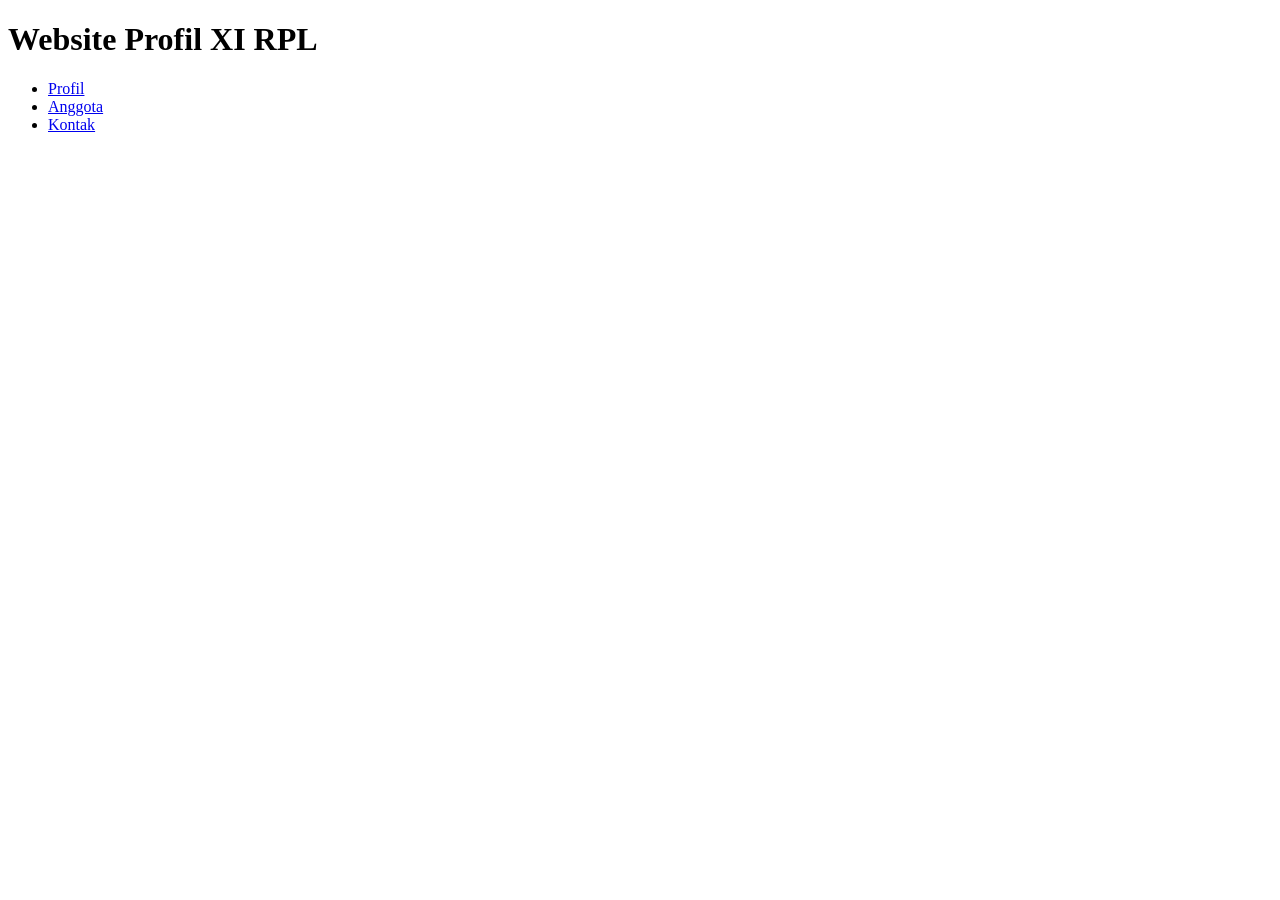
==== index.html @ d2135793 "Add initial HTML structure for the websitefix error" ====
<!DOCTYPE html>
<html lang="id">
<head>
  <meta charset="UTF-8">
  <title>Website Profil XI RPL</title>
</head>
<body>
  <h1>Website Profil XI RPL</h1>

  <ul>
    <li><a href="profil.html">Profil</a></li>
    <li><a href="anggota.html">Anggota</a></li>
    <li><a href="kontak.html">Kontak</a></li>
  </ul>
</body>
</html>
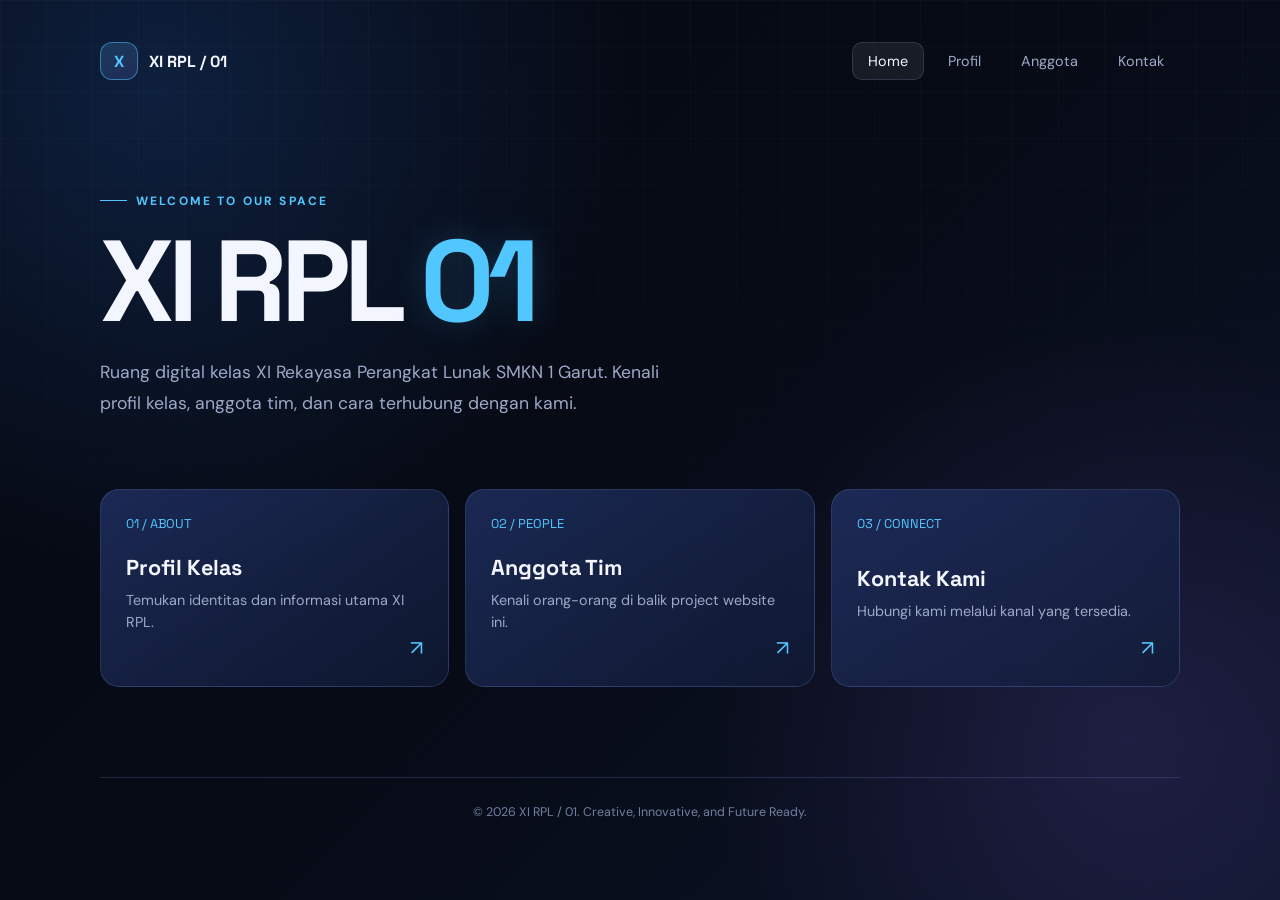
==== commit 6cb7e711: "menambahkan sesuatu" ====
--- a/index.html
+++ b/index.html
@@ -1,16 +1,130 @@
 <!DOCTYPE html>
 <html lang="id">
 <head>
-  <meta charset="UTF-8">
-  <title>Website Profil XI RPL</title>
+    <meta charset="UTF-8">
+    <meta name="viewport" content="width=device-width, initial-scale=1.0">
+    <meta name="description" content="Beranda website profil kelas XI RPL SMKN 1 Garut.">
+    <title>XI RPL / 01 | Beranda</title>
+    <link rel="preconnect" href="https://fonts.googleapis.com">
+    <link rel="preconnect" href="https://fonts.gstatic.com" crossorigin>
+    <link href="https://fonts.googleapis.com/css2?family=DM+Sans:wght@400;500;600;700&family=Space+Grotesk:wght@500;600;700&display=swap" rel="stylesheet">
+    <style>
+        :root {
+            --bg: #070b16;
+            --panel: rgba(17, 27, 55, .72);
+            --line: rgba(151, 177, 255, .18);
+            --text: #f3f6ff;
+            --muted: #9da9c7;
+            --cyan: #52c7ff;
+            --violet: #9c72ff;
+        }
+
+        * { box-sizing: border-box; }
+        html { scroll-behavior: smooth; }
+        body {
+            min-width: 320px;
+            min-height: 100vh;
+            margin: 0;
+            color: var(--text);
+            background:
+                radial-gradient(circle at 12% 10%, rgba(52, 137, 255, .18), transparent 30rem),
+                radial-gradient(circle at 88% 82%, rgba(156, 114, 255, .14), transparent 26rem),
+                linear-gradient(135deg, #050812 0%, var(--bg) 50%, #0c1328 100%);
+            font-family: "DM Sans", sans-serif;
+            overflow-x: hidden;
+        }
+
+        body::before {
+            position: fixed;
+            inset: 0;
+            z-index: -1;
+            content: "";
+            background-image: linear-gradient(rgba(255,255,255,.025) 1px, transparent 1px), linear-gradient(90deg, rgba(255,255,255,.025) 1px, transparent 1px);
+            background-size: 46px 46px;
+            mask-image: linear-gradient(to bottom, black, transparent 80%);
+        }
+
+        .site-header, main, footer { width: min(1080px, calc(100% - 40px)); margin: 0 auto; }
+        .site-header { padding-top: 42px; }
+        .nav { display: flex; align-items: center; justify-content: space-between; gap: 24px; }
+        .brand { display: inline-flex; align-items: center; gap: 11px; color: var(--text); font-family: "Space Grotesk", sans-serif; font-weight: 700; text-decoration: none; }
+        .brand-mark { display: grid; width: 38px; height: 38px; place-items: center; border: 1px solid rgba(82,199,255,.5); border-radius: 12px; color: var(--cyan); background: linear-gradient(145deg, rgba(82,199,255,.18), rgba(156,114,255,.15)); }
+        .nav-list { display: flex; gap: 8px; margin: 0; padding: 0; list-style: none; }
+        .nav-list a { display: block; padding: 9px 15px; border: 1px solid transparent; border-radius: 10px; color: var(--muted); font-size: .9rem; text-decoration: none; transition: .25s ease; }
+        .nav-list a:hover, .nav-list a[aria-current="page"] { border-color: var(--line); color: var(--text); background: rgba(255,255,255,.07); }
+
+        .hero { max-width: 760px; padding: 105px 0 70px; animation: rise .75s ease both; }
+        .eyebrow { display: inline-flex; align-items: center; gap: 9px; margin: 0 0 20px; color: var(--cyan); font-size: .75rem; font-weight: 700; letter-spacing: .18em; text-transform: uppercase; }
+        .eyebrow::before { width: 27px; height: 1px; content: ""; background: var(--cyan); }
+        h1 { max-width: 720px; margin: 0 0 23px; font-family: "Space Grotesk", sans-serif; font-size: clamp(3.4rem, 9vw, 7.5rem); line-height: .92; letter-spacing: -.055em; }
+        h1 span { color: var(--cyan); text-shadow: 0 0 35px rgba(82,199,255,.2); }
+        .hero-copy { max-width: 570px; margin: 0; color: var(--muted); font-size: 1.1rem; line-height: 1.75; }
+
+        .destination-grid { display: grid; grid-template-columns: repeat(3, 1fr); gap: 16px; padding-bottom: 90px; animation: rise .8s .12s ease both; }
+        .destination { display: flex; min-height: 190px; flex-direction: column; justify-content: space-between; padding: 25px; border: 1px solid var(--line); border-radius: 19px; color: var(--text); background: linear-gradient(145deg, rgba(35,52,107,.72), var(--panel)); text-decoration: none; transition: transform .3s ease, border-color .3s ease, box-shadow .3s ease; }
+        .destination:hover, .destination:focus-visible { transform: translateY(-7px); border-color: rgba(82,199,255,.55); box-shadow: 0 20px 45px rgba(0,0,0,.28); outline: none; }
+        .destination-number { color: var(--cyan); font-family: "Space Grotesk", sans-serif; font-size: .8rem; }
+        .destination h2 { margin: 22px 0 8px; font-family: "Space Grotesk", sans-serif; font-size: 1.35rem; }
+        .destination p { margin: 0; color: var(--muted); font-size: .9rem; line-height: 1.55; }
+        .destination-arrow { align-self: flex-end; color: var(--cyan); font-size: 1.3rem; }
+        footer { padding: 26px 0 32px; border-top: 1px solid var(--line); color: #7180a0; font-size: .78rem; text-align: center; }
+        @keyframes rise { from { opacity: 0; transform: translateY(18px); } to { opacity: 1; transform: translateY(0); } }
+
+        @media (max-width: 650px) {
+            .site-header, main, footer { width: min(100% - 30px, 460px); }
+            .site-header { padding-top: 20px; }
+            .nav { align-items: flex-start; flex-direction: column; gap: 16px; }
+            .nav-list { width: 100%; justify-content: space-between; }
+            .nav-list a { padding: 8px 10px; font-size: .82rem; }
+            .hero { padding: 70px 0 48px; }
+            h1 { font-size: clamp(3.1rem, 16vw, 5rem); }
+            .destination-grid { grid-template-columns: 1fr; padding-bottom: 55px; }
+        }
+        @media (prefers-reduced-motion: reduce) { *, *::before, *::after { animation-duration: .01ms !important; transition-duration: .01ms !important; } }
+    </style>
 </head>
 <body>
-  <h1>Website Profil XI RPL</h1>
+    <header class="site-header">
+        <nav class="nav" aria-label="Navigasi utama">
+            <a class="brand" href="index.html" aria-label="Beranda XI RPL">
+                <span class="brand-mark" aria-hidden="true">X</span>
+                <span>XI RPL / 01</span>
+            </a>
+            <ul class="nav-list">
+                <li><a href="index.html" aria-current="page">Home</a></li>
+                <li><a href="profil.html">Profil</a></li>
+                <li><a href="anggota.html">Anggota</a></li>
+                <li><a href="kontak.html">Kontak</a></li>
+            </ul>
+        </nav>
+    </header>
 
-  <ul>
-    <li><a href="profil.html">Profil</a></li>
-    <li><a href="anggota.html">Anggota</a></li>
-    <li><a href="kontak.html">Kontak</a></li>
-  </ul>
+    <main>
+        <section class="hero" aria-labelledby="page-title">
+            <p class="eyebrow">Welcome to our space</p>
+            <h1 id="page-title">XI RPL <span>01</span></h1>
+            <p class="hero-copy">Ruang digital kelas XI Rekayasa Perangkat Lunak SMKN 1 Garut. Kenali profil kelas, anggota tim, dan cara terhubung dengan kami.</p>
+        </section>
+
+        <section class="destination-grid" aria-label="Menu utama">
+            <a class="destination" href="profil.html">
+                <span class="destination-number">01 / ABOUT</span>
+                <div><h2>Profil Kelas</h2><p>Temukan identitas dan informasi utama XI RPL.</p></div>
+                <span class="destination-arrow" aria-hidden="true">↗</span>
+            </a>
+            <a class="destination" href="anggota.html">
+                <span class="destination-number">02 / PEOPLE</span>
+                <div><h2>Anggota Tim</h2><p>Kenali orang-orang di balik project website ini.</p></div>
+                <span class="destination-arrow" aria-hidden="true">↗</span>
+            </a>
+            <a class="destination" href="kontak.html">
+                <span class="destination-number">03 / CONNECT</span>
+                <div><h2>Kontak Kami</h2><p>Hubungi kami melalui kanal yang tersedia.</p></div>
+                <span class="destination-arrow" aria-hidden="true">↗</span>
+            </a>
+        </section>
+    </main>
+
+    <footer>© 2026 XI RPL / 01. Creative, Innovative, and Future Ready.</footer>
 </body>
 </html>
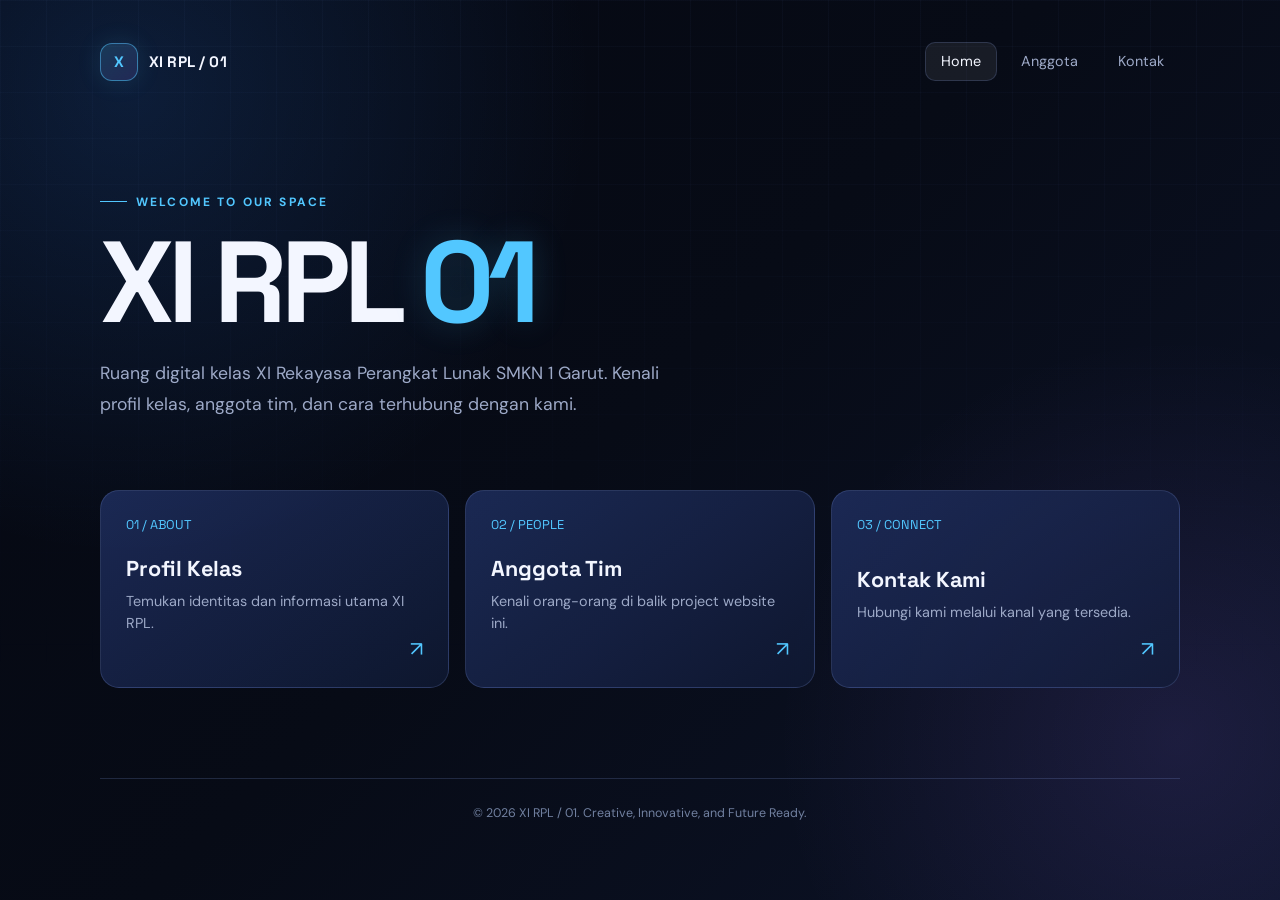
==== commit e4bed5bf: "fix Eror" ====
--- a/index.html
+++ b/index.html
@@ -82,6 +82,7 @@
         }
         @media (prefers-reduced-motion: reduce) { *, *::before, *::after { animation-duration: .01ms !important; transition-duration: .01ms !important; } }
     </style>
+    <link rel="stylesheet" href="styles.css">
 </head>
 <body>
     <header class="site-header">
@@ -92,7 +93,6 @@
             </a>
             <ul class="nav-list">
                 <li><a href="index.html" aria-current="page">Home</a></li>
-                <li><a href="profil.html">Profil</a></li>
                 <li><a href="anggota.html">Anggota</a></li>
                 <li><a href="kontak.html">Kontak</a></li>
             </ul>
--- a/styles.css
+++ b/styles.css
@@ -0,0 +1,168 @@
+/* Shared site foundation and navigation */
+:root {
+    --site-bg: #070b16;
+    --site-panel: rgba(17, 27, 55, .72);
+    --site-line: rgba(151, 177, 255, .18);
+    --site-text: #f3f6ff;
+    --site-muted: #9da9c7;
+    --site-cyan: #52c7ff;
+}
+
+html { scroll-behavior: smooth; }
+
+body {
+    min-width: 320px;
+    color: var(--site-text);
+    font-family: "DM Sans", sans-serif;
+    background:
+        radial-gradient(circle at 10% 10%, rgba(52, 137, 255, .16), transparent 29rem),
+        radial-gradient(circle at 92% 82%, rgba(156, 114, 255, .12), transparent 25rem),
+        linear-gradient(135deg, #050812 0%, var(--site-bg) 48%, #0c1328 100%);
+}
+
+body::before {
+    background-image:
+        linear-gradient(rgba(132, 163, 241, .035) 1px, transparent 1px),
+        linear-gradient(90deg, rgba(132, 163, 241, .035) 1px, transparent 1px);
+    background-size: 46px 46px;
+    mask-image: linear-gradient(to bottom, black, transparent 78%);
+}
+
+.site-header,
+.topbar {
+    width: min(1080px, calc(100% - 40px));
+    margin: 0 auto;
+    padding: 42px 0 0;
+}
+
+.topbar { margin-bottom: 74px; }
+
+.page-shell {
+    align-items: flex-start;
+    padding: 0 20px 48px;
+}
+
+.page-shell .topbar,
+.contact-wrap .signature {
+    width: 100%;
+}
+
+.site-header nav,
+.topbar nav,
+.site-header .nav,
+.topbar .nav {
+    display: flex;
+    width: 100%;
+    min-height: 38px;
+    align-items: center;
+    justify-content: space-between;
+    gap: 24px;
+}
+
+.brand {
+    display: inline-flex;
+    min-height: 38px;
+    align-items: center;
+    gap: 11px;
+    color: var(--site-text) !important;
+    font-family: "Space Grotesk", sans-serif;
+    font-size: .95rem !important;
+    font-weight: 700 !important;
+    letter-spacing: .01em !important;
+    text-decoration: none;
+}
+
+.brand-mark,
+.brand-icon {
+    display: grid !important;
+    width: 38px !important;
+    height: 38px !important;
+    flex: 0 0 38px;
+    place-items: center;
+    border: 1px solid rgba(82, 199, 255, .5) !important;
+    border-radius: 12px !important;
+    color: var(--site-cyan) !important;
+    background: linear-gradient(145deg, rgba(82, 199, 255, .18), rgba(156, 114, 255, .15)) !important;
+    box-shadow: 0 0 24px rgba(82, 199, 255, .13) !important;
+    font-family: "Space Grotesk", sans-serif;
+}
+
+.nav-list {
+    display: flex;
+    gap: 8px;
+    margin: 0;
+    padding: 0;
+    list-style: none;
+}
+
+.nav-list a {
+    display: block;
+    min-height: 39px;
+    padding: 9px 15px;
+    border: 1px solid transparent;
+    border-radius: 10px;
+    color: var(--site-muted) !important;
+    font-size: .9rem !important;
+    line-height: 19px;
+    text-decoration: none;
+    transition: color .25s ease, background .25s ease, border-color .25s ease;
+}
+
+.nav-list a:hover,
+.nav-list a:focus-visible,
+.nav-list a.active,
+.nav-list a[aria-current="page"] {
+    border-color: var(--site-line) !important;
+    color: var(--site-text) !important;
+    background: rgba(255, 255, 255, .07) !important;
+    outline: none;
+}
+
+.site-header + main,
+header + main { width: min(1080px, calc(100% - 40px)); }
+
+footer,
+.signature {
+    width: min(1080px, calc(100% - 40px));
+    margin: 0 auto;
+    padding: 26px 20px 32px;
+    border-top: 1px solid var(--site-line);
+    color: #7180a0;
+    font-size: .78rem;
+    letter-spacing: 0;
+    text-align: center;
+}
+
+@media (max-width: 700px) {
+    .site-header,
+    .topbar,
+    .site-header + main,
+    header + main,
+    footer,
+    .signature {
+        width: min(100% - 30px, 460px);
+    }
+
+    .site-header,
+    .topbar { padding-top: 20px; }
+
+    .page-shell { padding: 0 15px 36px; }
+
+    .topbar { margin-bottom: 62px; }
+
+    .site-header nav,
+    .topbar nav,
+    .site-header .nav,
+    .topbar .nav {
+        align-items: flex-start;
+        flex-direction: column;
+        gap: 16px;
+    }
+
+    .nav-list { width: 100%; justify-content: space-between; }
+    .nav-list a { min-height: 35px; padding: 8px 10px; font-size: .82rem !important; line-height: 17px; }
+}
+
+@media (prefers-reduced-motion: reduce) {
+    *, *::before, *::after { scroll-behavior: auto !important; }
+}
